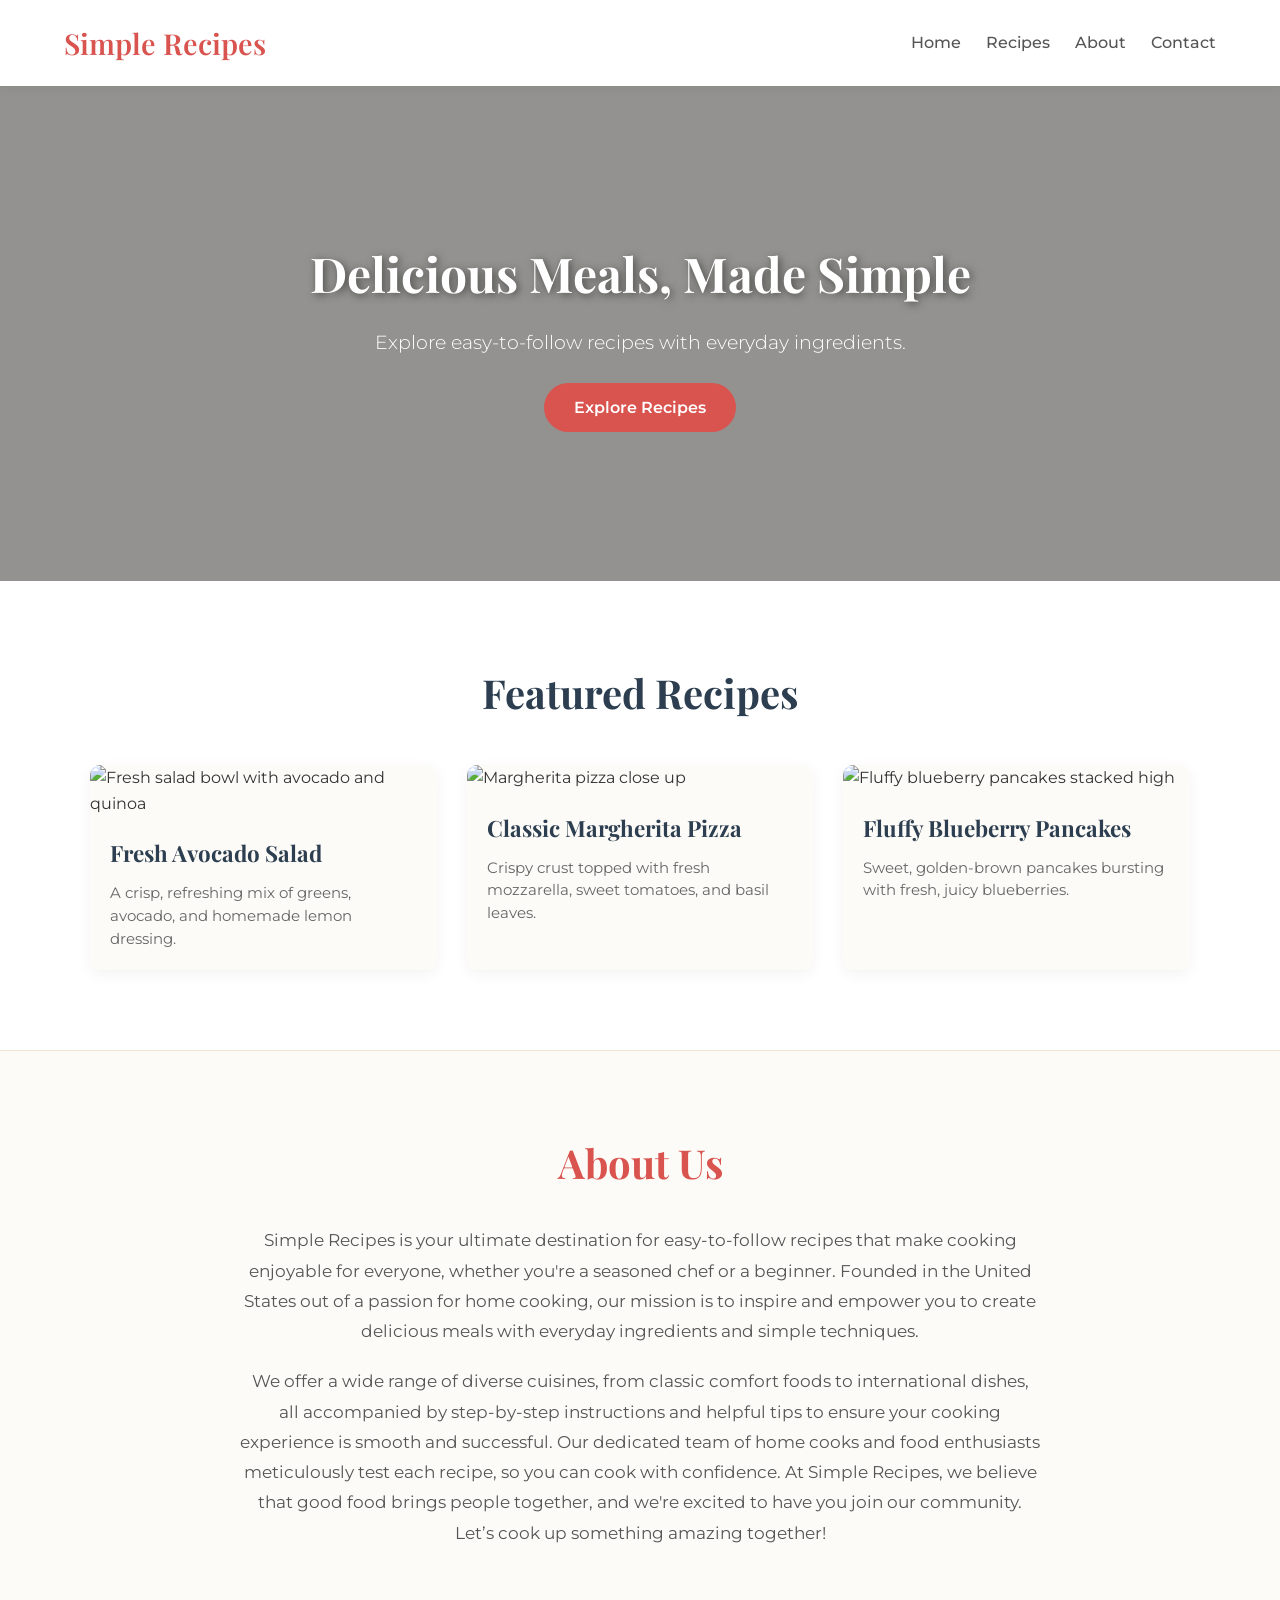
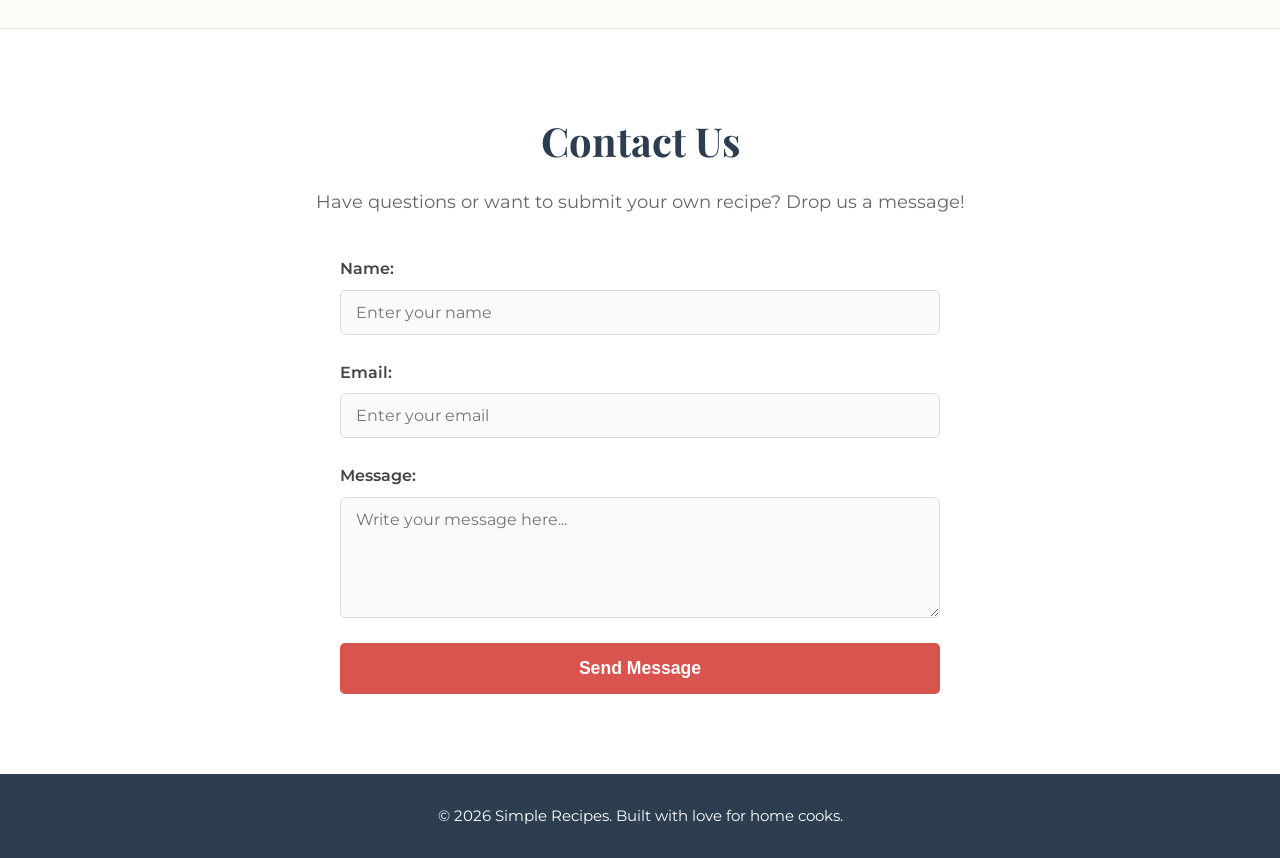
==== Simple-Recipes/index.html @ 42671376 "dded About section and styled smooth scrolling" ====
<!DOCTYPE html>
<html lang="en">
<head>
    <meta charset="UTF-8">
    <meta name="viewport" content="width=device-width, initial-scale=1.0">
    <title>Simple Recipes</title>
    
    <!-- Custom Typography: Google Fonts (Playfair Display for Headings, Montserrat for Body text) -->
    <link rel="preconnect" href="https://fonts.googleapis.com">
    <link rel="preconnect" href="https://fonts.gstatic.com" crossorigin>
    <link href="https://fonts.googleapis.com/css2?family=Montserrat:wght@400;500;700&family=Playfair+Display:ital,wght@0,600;1,400&display=swap" rel="stylesheet">
    
    <!-- Link to your CSS stylesheet -->
    <link rel="stylesheet" href="style.css">
</head>
<body>

    <!-- Header and Navigation Bar -->
    <header>
        <div class="logo">
            <h1>Simple Recipes</h1>
        </div>
        <nav>
            <ul>
                <li><a href="#home">Home</a></li>
                <li><a href="#recipes">Recipes</a></li>
                <li><a href="#about">About</a></li> <!-- Newly added navigation item -->
                <li><a href="#contact">Contact</a></li>
            </ul>
        </nav>
    </header>

    <!-- Home (Hero) Section -->
    <section id="home" class="hero">
        <div class="hero-content">
            <h2>Delicious Meals, Made Simple</h2>
            <p>Explore easy-to-follow recipes with everyday ingredients.</p>
            <a href="#recipes" class="btn">Explore Recipes</a>
        </div>
    </section>

    <!-- Recipes Section -->
    <section id="recipes" class="recipes-section">
        <h2>Featured Recipes</h2>
        <div class="recipes-grid">
            <!-- Recipe Card 1 -->
            <div class="recipe-card">
                <img src="https://images.unsplash.com/photo-1546069901-ba9599a7e63c?w=400" alt="Fresh salad bowl with avocado and quinoa">
                <h3>Fresh Avocado Salad</h3>
                <p>A crisp, refreshing mix of greens, avocado, and homemade lemon dressing.</p>
            </div>
            <!-- Recipe Card 2 -->
            <div class="recipe-card">
                <img src="https://images.unsplash.com/photo-1565299624946-b28f40a0ae38?w=400" alt="Margherita pizza close up">
                <h3>Classic Margherita Pizza</h3>
                <p>Crispy crust topped with fresh mozzarella, sweet tomatoes, and basil leaves.</p>
            </div>
            <!-- Recipe Card 3 -->
            <div class="recipe-card">
                <img src="https://images.unsplash.com/photo-1567620905732-2d1ec7ab7445?w=400" alt="Fluffy blueberry pancakes stacked high">
                <h3>Fluffy Blueberry Pancakes</h3>
                <p>Sweet, golden-brown pancakes bursting with fresh, juicy blueberries.</p>
            </div>
        </div>
    </section>

    <!-- About Us Section (Newly Added Section) -->
    <section id="about" class="about-section">
        <h2>About Us</h2>
        <div class="about-content">
            <p>Simple Recipes is your ultimate destination for easy-to-follow recipes that make cooking enjoyable for everyone, whether you're a seasoned chef or a beginner. Founded in the United States out of a passion for home cooking, our mission is to inspire and empower you to create delicious meals with everyday ingredients and simple techniques.</p>
            <p>We offer a wide range of diverse cuisines, from classic comfort foods to international dishes, all accompanied by step-by-step instructions and helpful tips to ensure your cooking experience is smooth and successful. Our dedicated team of home cooks and food enthusiasts meticulously test each recipe, so you can cook with confidence. At Simple Recipes, we believe that good food brings people together, and we're excited to have you join our community. Let’s cook up something amazing together!</p>
        </div>
    </section>

    <!-- Contact Form Section -->
    <section id="contact" class="contact-section">
        <h2>Contact Us</h2>
        <p>Have questions or want to submit your own recipe? Drop us a message!</p>
        <div class="form-container">
            <form>
                <label for="name">Name:</label>
                <input type="text" id="name" name="name" placeholder="Enter your name" required>

                <label for="email">Email:</label>
                <input type="email" id="email" name="email" placeholder="Enter your email" required>

                <label for="message">Message:</label>
                <textarea id="message" name="message" rows="5" placeholder="Write your message here..." required></textarea>

                <button type="submit" class="btn-submit">Send Message</button>
            </form>
        </div>
    </section>

    <!-- Footer Element -->
    <footer>
        <p>&copy; 2026 Simple Recipes. Built with love for home cooks.</p>
    </footer>

</body>
</html>
---- Simple-Recipes/style.css ----
/* ==========================================================================
   Global Reset & Page Settings
   ========================================================================== */
* {
    margin: 0;
    padding: 0;
    box-sizing: border-box;
}

/* Ensure smooth scrolling behavior when using navbar links */
html {
    scroll-behavior: smooth;
}

body {
    font-family: 'Montserrat', sans-serif; /* Applied imported custom body font */
    color: #333;
    line-height: 1.6;
    background-color: #fdfbf7; /* Cozy warm website background */
}

/* ==========================================================================
   Navigation Bar & Header Styling
   ========================================================================== */
header {
    background-color: #ffffff;
    padding: 20px 5%;
    display: flex;
    justify-content: space-between;
    align-items: center;
    position: sticky;
    top: 0;
    z-index: 1000;
    box-shadow: 0 2px 10px rgba(0,0,0,0.05);
}

header h1 {
    font-family: 'Playfair Display', serif; /* Custom heading font */
    font-weight: 600;
    color: #d9534f; /* Warm orange/red food accent color */
    font-size: 1.8rem;
}

header nav ul {
    list-style: none;
    display: flex;
    gap: 25px;
}

header nav ul li a {
    text-decoration: none;
    color: #555;
    font-weight: 500;
    font-size: 1rem;
    transition: color 0.3s ease;
}

header nav ul li a:hover {
    color: #d9534f;
}

/* ==========================================================================
   Hero (Home) Section Styling
   ========================================================================== */
.hero {
    background: linear-gradient(rgba(0,0,0,0.42), rgba(0,0,0,0.42)), url('https://images.unsplash.com/photo-1498837167922-ddd27525d352?w=1200') no-repeat center center/cover;
    height: 55vh;
    display: flex;
    justify-content: center;
    align-items: center;
    text-align: center;
    color: #ffffff;
    padding: 0 20px;
}

.hero h2 {
    font-family: 'Playfair Display', serif;
    font-size: 3rem;
    margin-bottom: 15px;
    text-shadow: 2px 2px 8px rgba(0,0,0,0.5);
}

.hero p {
    font-size: 1.2rem;
    margin-bottom: 25px;
    font-weight: 300;
}

.btn {
    display: inline-block;
    background-color: #d9534f;
    color: #ffffff;
    padding: 12px 30px;
    text-decoration: none;
    border-radius: 25px;
    font-weight: 600;
    transition: background-color 0.3s ease, transform 0.3s ease;
}

.btn:hover {
    background-color: #c9302c;
    transform: translateY(-2px);
}

/* ==========================================================================
   Recipes Section Styling
   ========================================================================== */
.recipes-section {
    padding: 80px 5%;
    background-color: #ffffff;
}

.recipes-section h2 {
    font-family: 'Playfair Display', serif;
    text-align: center;
    font-size: 2.5rem;
    color: #2c3e50;
    margin-bottom: 40px;
}

.recipes-grid {
    display: grid;
    grid-template-columns: repeat(auto-fit, minmax(280px, 1fr));
    gap: 30px;
    max-width: 1100px;
    margin: 0 auto;
}

.recipe-card {
    background-color: #fdfbf7;
    border-radius: 10px;
    overflow: hidden;
    box-shadow: 0 4px 15px rgba(0,0,0,0.05);
    transition: transform 0.3s ease, box-shadow 0.3s ease;
}

.recipe-card img {
    width: 100%;
    height: 220px;
    object-fit: cover;
    transition: transform 0.3s ease;
}

.recipe-card h3 {
    padding: 20px 20px 10px 20px;
    font-family: 'Playfair Display', serif;
    font-size: 1.4rem;
    color: #2c3e50;
}

.recipe-card p {
    padding: 0 20px 20px 20px;
    font-size: 0.95rem;
    color: #666;
    line-height: 1.5;
}

/* Recipe card zoom/shadow hover effect */
.recipe-card:hover {
    transform: translateY(-5px);
    box-shadow: 0 8px 25px rgba(0,0,0,0.1);
}

/* ==========================================================================
   About Section Styling (Newly Added Rules)
   ========================================================================== */
.about-section {
    padding: 80px 10%;
    background-color: #fdfbf7; /* Cozy warm cream background */
    border-top: 1px solid #f0e6d2;
    border-bottom: 1px solid #f0e6d2;
}

.about-section h2 {
    font-family: 'Playfair Display', serif;
    text-align: center;
    font-size: 2.5rem;
    color: #d9534f;
    margin-bottom: 30px;
}

.about-content {
    max-width: 800px;
    margin: 0 auto;
    text-align: center;
}

.about-content p {
    font-size: 1.05rem;
    color: #555;
    line-height: 1.8;
    margin-bottom: 20px;
}

.about-content p:last-child {
    margin-bottom: 0;
}

/* ==========================================================================
   Contact Form Section Styling
   ========================================================================== */
.contact-section {
    padding: 80px 5%;
    background-color: #ffffff;
    text-align: center;
}

.contact-section h2 {
    font-family: 'Playfair Display', serif;
    font-size: 2.5rem;
    color: #2c3e50;
    margin-bottom: 15px;
}

.contact-section p {
    color: #666;
    margin-bottom: 40px;
    font-size: 1.1rem;
}

.form-container {
    max-width: 600px;
    margin: 0 auto;
    text-align: left;
}

form {
    display: flex;
    flex-direction: column;
}

label {
    font-weight: 600;
    margin-bottom: 8px;
    color: #444;
}

input, textarea {
    padding: 12px 15px;
    margin-bottom: 25px;
    border: 1px solid #ddd;
    border-radius: 5px;
    font-family: 'Montserrat', sans-serif;
    font-size: 1rem;
    background-color: #fafafa;
    transition: border-color 0.3s ease, background-color 0.3s ease;
}

input:focus, textarea:focus {
    outline: none;
    border-color: #d9534f;
    background-color: #ffffff;
}

.btn-submit {
    background-color: #d9534f;
    color: #ffffff;
    border: none;
    padding: 15px;
    border-radius: 5px;
    font-weight: 600;
    font-size: 1.1rem;
    cursor: pointer;
    transition: background-color 0.3s ease, transform 0.2s ease;
}

.btn-submit:hover {
    background-color: #c9302c;
}

.btn-submit:active {
    transform: scale(0.98);
}

/* ==========================================================================
   Footer Styling
   ========================================================================== */
footer {
    background-color: #2c3e50;
    color: #ffffff;
    padding: 30px 20px;
    text-align: center;
    font-size: 0.95rem;
}
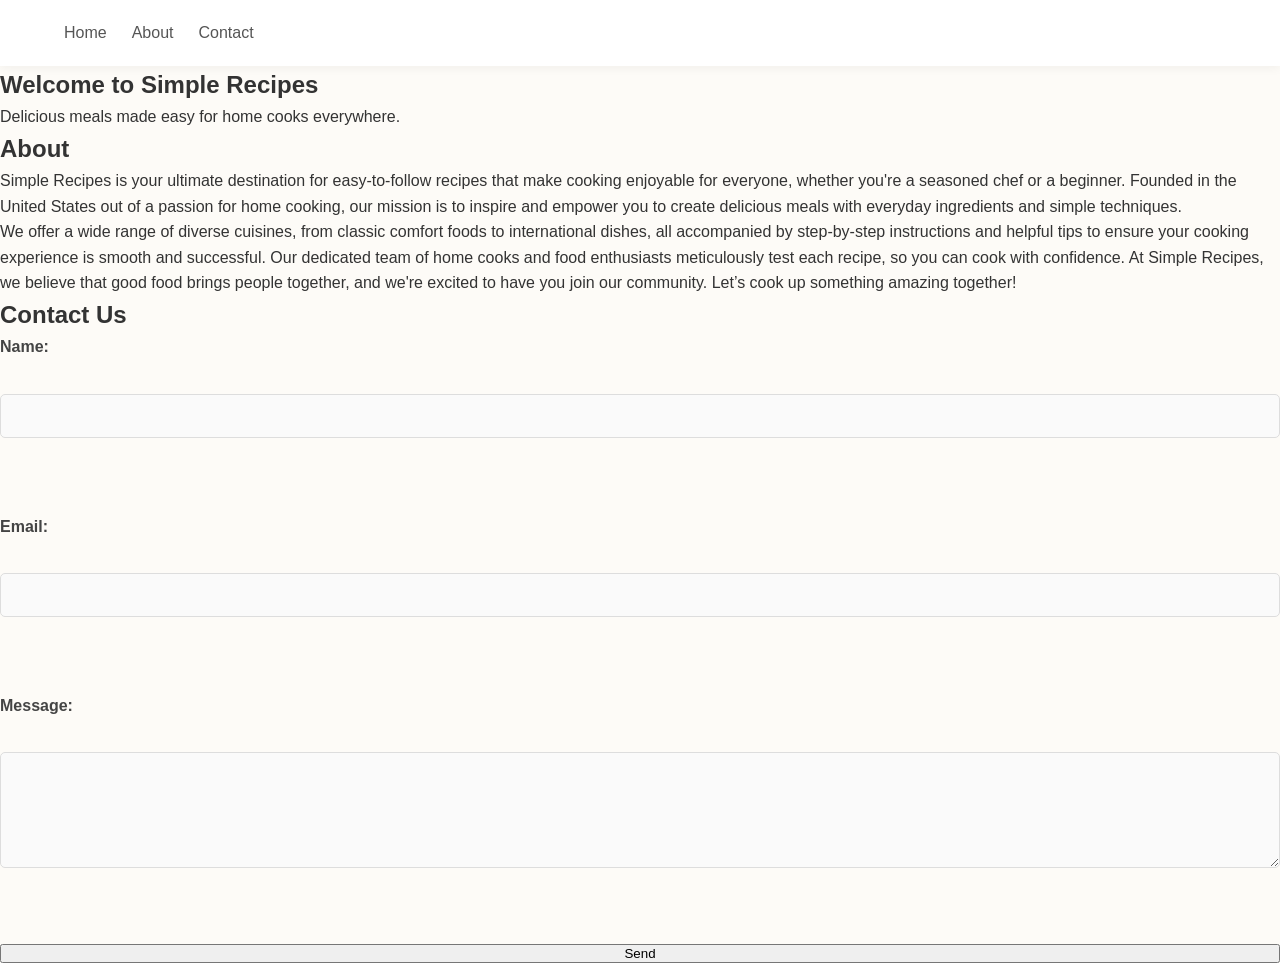
==== commit d49e5472: "Refactor index.html for improved structure and clarity Updated the structure of the index.html file " ====
--- a/Simple-Recipes/index.html
+++ b/Simple-Recipes/index.html
@@ -4,99 +4,56 @@
     <meta charset="UTF-8">
     <meta name="viewport" content="width=device-width, initial-scale=1.0">
     <title>Simple Recipes</title>
-    
-    <!-- Custom Typography: Google Fonts (Playfair Display for Headings, Montserrat for Body text) -->
-    <link rel="preconnect" href="https://fonts.googleapis.com">
-    <link rel="preconnect" href="https://fonts.gstatic.com" crossorigin>
-    <link href="https://fonts.googleapis.com/css2?family=Montserrat:wght@400;500;700&family=Playfair+Display:ital,wght@0,600;1,400&display=swap" rel="stylesheet">
-    
-    <!-- Link to your CSS stylesheet -->
     <link rel="stylesheet" href="style.css">
 </head>
 <body>
 
-    <!-- Header and Navigation Bar -->
+    <!-- Navigation Bar -->
     <header>
-        <div class="logo">
-            <h1>Simple Recipes</h1>
-        </div>
         <nav>
             <ul>
                 <li><a href="#home">Home</a></li>
-                <li><a href="#recipes">Recipes</a></li>
-                <li><a href="#about">About</a></li> <!-- Newly added navigation item -->
+                <li><a href="#about">About</a></li>
                 <li><a href="#contact">Contact</a></li>
             </ul>
         </nav>
     </header>
 
-    <!-- Home (Hero) Section -->
-    <section id="home" class="hero">
-        <div class="hero-content">
-            <h2>Delicious Meals, Made Simple</h2>
-            <p>Explore easy-to-follow recipes with everyday ingredients.</p>
-            <a href="#recipes" class="btn">Explore Recipes</a>
-        </div>
+    <!-- Home Section -->
+    <section id="home">
+        <h1>Welcome to Simple Recipes</h1>
+        <p>Delicious meals made easy for home cooks everywhere.</p>
     </section>
 
-    <!-- Recipes Section -->
-    <section id="recipes" class="recipes-section">
-        <h2>Featured Recipes</h2>
-        <div class="recipes-grid">
-            <!-- Recipe Card 1 -->
-            <div class="recipe-card">
-                <img src="https://images.unsplash.com/photo-1546069901-ba9599a7e63c?w=400" alt="Fresh salad bowl with avocado and quinoa">
-                <h3>Fresh Avocado Salad</h3>
-                <p>A crisp, refreshing mix of greens, avocado, and homemade lemon dressing.</p>
-            </div>
-            <!-- Recipe Card 2 -->
-            <div class="recipe-card">
-                <img src="https://images.unsplash.com/photo-1565299624946-b28f40a0ae38?w=400" alt="Margherita pizza close up">
-                <h3>Classic Margherita Pizza</h3>
-                <p>Crispy crust topped with fresh mozzarella, sweet tomatoes, and basil leaves.</p>
-            </div>
-            <!-- Recipe Card 3 -->
-            <div class="recipe-card">
-                <img src="https://images.unsplash.com/photo-1567620905732-2d1ec7ab7445?w=400" alt="Fluffy blueberry pancakes stacked high">
-                <h3>Fluffy Blueberry Pancakes</h3>
-                <p>Sweet, golden-brown pancakes bursting with fresh, juicy blueberries.</p>
-            </div>
-        </div>
-    </section>
-
-    <!-- About Us Section (Newly Added Section) -->
-    <section id="about" class="about-section">
-        <h2>About Us</h2>
-        <div class="about-content">
-            <p>Simple Recipes is your ultimate destination for easy-to-follow recipes that make cooking enjoyable for everyone, whether you're a seasoned chef or a beginner. Founded in the United States out of a passion for home cooking, our mission is to inspire and empower you to create delicious meals with everyday ingredients and simple techniques.</p>
-            <p>We offer a wide range of diverse cuisines, from classic comfort foods to international dishes, all accompanied by step-by-step instructions and helpful tips to ensure your cooking experience is smooth and successful. Our dedicated team of home cooks and food enthusiasts meticulously test each recipe, so you can cook with confidence. At Simple Recipes, we believe that good food brings people together, and we're excited to have you join our community. Let’s cook up something amazing together!</p>
+    <!-- About Section -->
+    <section id="about">
+        <h2>About</h2>
+        <div>
+            <p>
+                Simple Recipes is your ultimate destination for easy-to-follow recipes that make cooking enjoyable for everyone, whether you're a seasoned chef or a beginner. Founded in the United States out of a passion for home cooking, our mission is to inspire and empower you to create delicious meals with everyday ingredients and simple techniques.
+            </p>
+            <p>
+                We offer a wide range of diverse cuisines, from classic comfort foods to international dishes, all accompanied by step-by-step instructions and helpful tips to ensure your cooking experience is smooth and successful. Our dedicated team of home cooks and food enthusiasts meticulously test each recipe, so you can cook with confidence. At Simple Recipes, we believe that good food brings people together, and we're excited to have you join our community. Let’s cook up something amazing together!
+            </p>
         </div>
     </section>
 
     <!-- Contact Form Section -->
-    <section id="contact" class="contact-section">
+    <section id="contact">
         <h2>Contact Us</h2>
-        <p>Have questions or want to submit your own recipe? Drop us a message!</p>
-        <div class="form-container">
-            <form>
-                <label for="name">Name:</label>
-                <input type="text" id="name" name="name" placeholder="Enter your name" required>
+        <form>
+            <label for="name">Name:</label><br>
+            <input type="text" id="name" name="name" required><br><br>
 
-                <label for="email">Email:</label>
-                <input type="email" id="email" name="email" placeholder="Enter your email" required>
+            <label for="email">Email:</label><br>
+            <input type="email" id="email" name="email" required><br><br>
 
-                <label for="message">Message:</label>
-                <textarea id="message" name="message" rows="5" placeholder="Write your message here..." required></textarea>
+            <label for="message">Message:</label><br>
+            <textarea id="message" name="message" rows="5" required></textarea><br><br>
 
-                <button type="submit" class="btn-submit">Send Message</button>
-            </form>
-        </div>
+            <button type="submit">Send</button>
+        </form>
     </section>
 
-    <!-- Footer Element -->
-    <footer>
-        <p>&copy; 2026 Simple Recipes. Built with love for home cooks.</p>
-    </footer>
-
 </body>
-</html>+</html>
